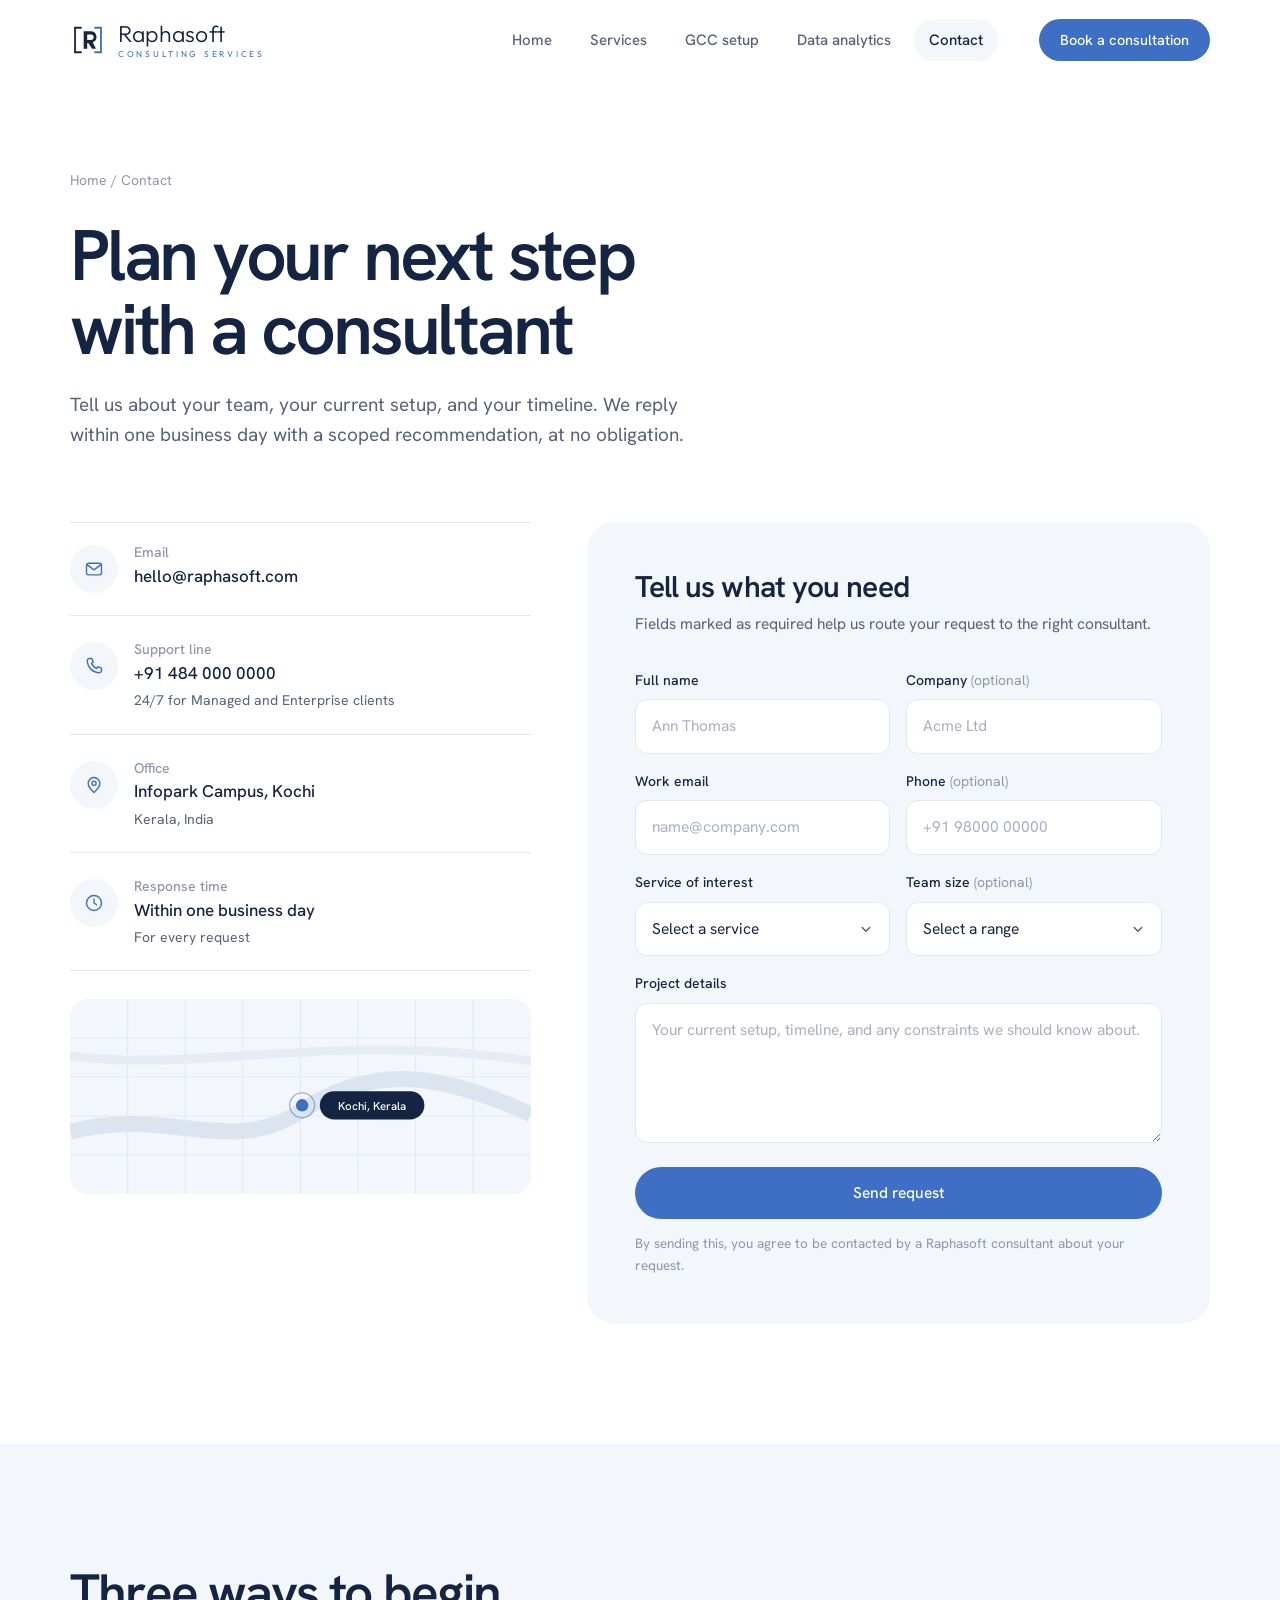
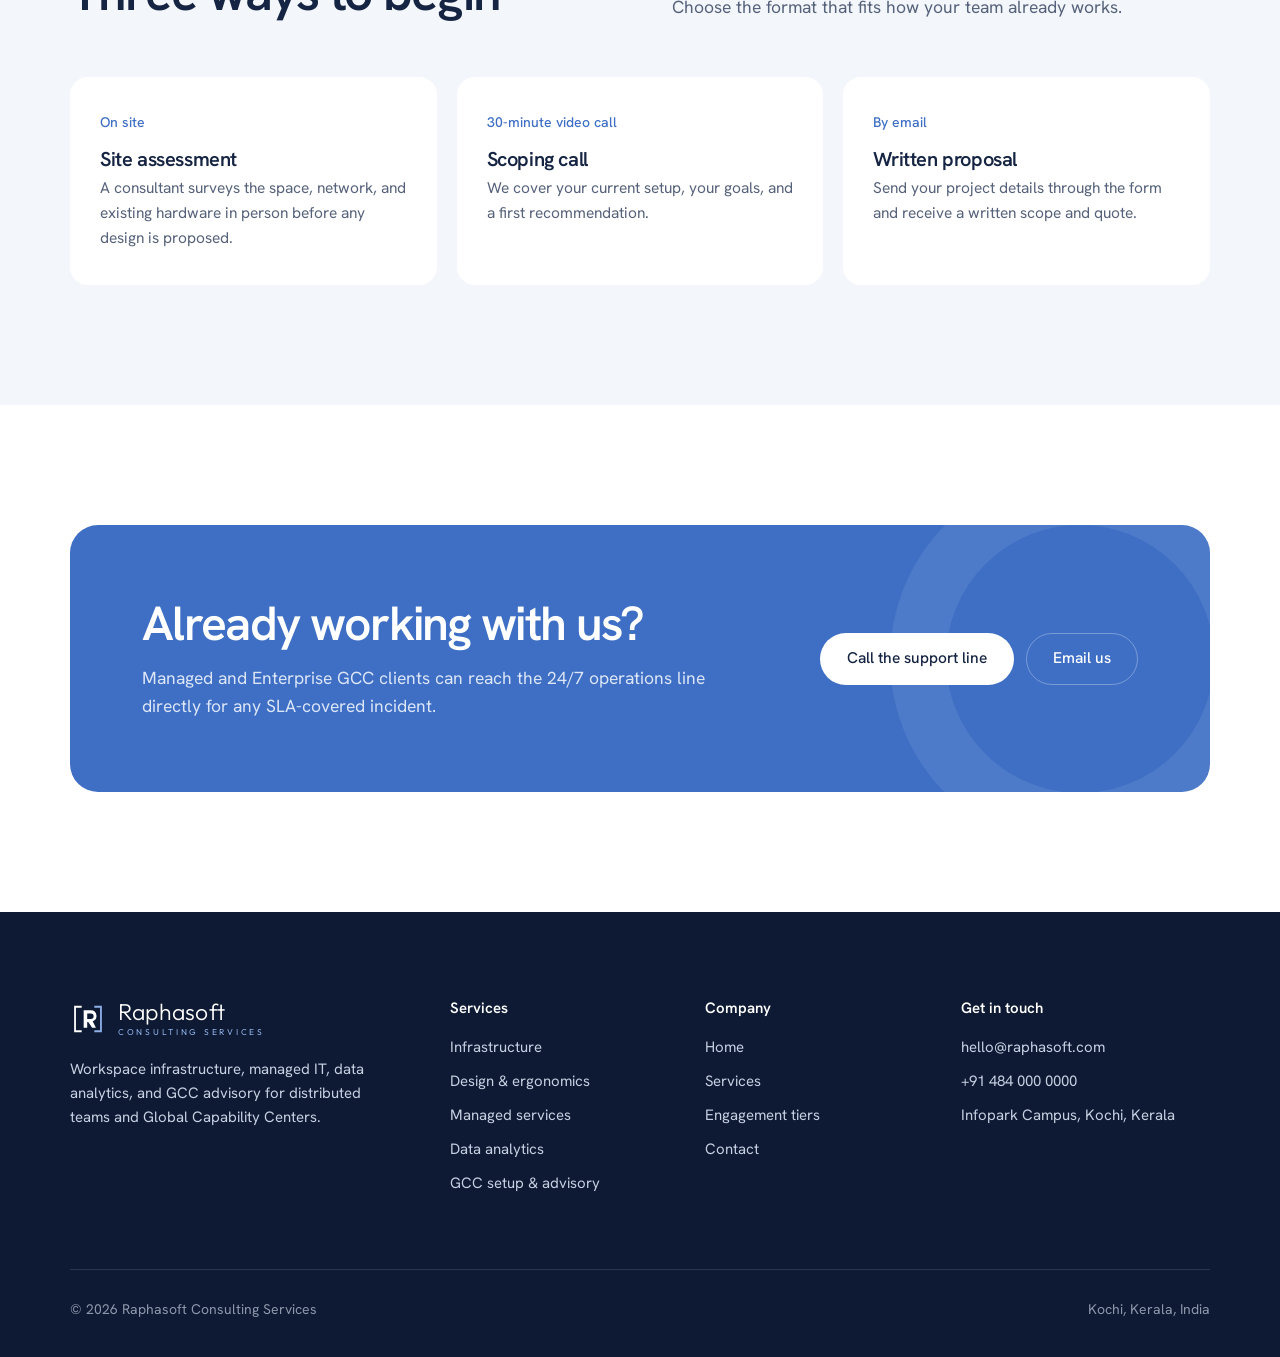
==== contact.html @ 99acf490 "Raphasoft website, design 2 Modern corporate redesign: Home, Services, Contact. Self-hosted fonts, s" ====
<!DOCTYPE html>
<html lang="en">
<head>
<meta charset="UTF-8">
<meta name="viewport" content="width=device-width, initial-scale=1.0">
<title>Contact | Raphasoft Consulting Services</title>
<meta name="description" content="Talk to a Raphasoft consultant about your workspace, managed IT, data analytics, or GCC setup in India. We reply within one business day.">
<meta name="theme-color" content="#152442">
<link rel="icon" href="data:image/svg+xml,%3Csvg xmlns='http://www.w3.org/2000/svg' viewBox='0 0 100 100' fill='none'%3E%3Crect width='100' height='100' rx='22' fill='%23152442'/%3E%3Cpath d='M30 16 H14 V84 H30' stroke='%23fff' stroke-width='6'/%3E%3Cpath d='M70 16 H86 V84 H70' stroke='%235B87D6' stroke-width='6'/%3E%3Cpath d='M38 26 h20 a15.5 15.5 0 0 1 5 30.2 L 72 74 H 61.5 L 50.6 58.4 H 47.8 V 74 H 38 Z M47.8 34.8 v15.2 h10.2 a7.6 7.6 0 0 0 0 -15.2 Z' fill='%23fff'/%3E%3C/svg%3E">
<link rel="preload" href="fonts/hanken-grotesk-latin-400-normal.woff2" as="font" type="font/woff2" crossorigin>
<link rel="preload" href="fonts/hanken-grotesk-latin-600-normal.woff2" as="font" type="font/woff2" crossorigin>
<link rel="stylesheet" href="style.css">
</head>
<body>
<header class="header">
  <div class="wrap nav">
    <a href="index.html" class="brand" aria-label="Raphasoft Consulting Services, home">
      <svg viewBox="0 0 100 100" fill="none" aria-hidden="true">
        <path d="M30 16 H14 V84 H30" stroke="#152442" stroke-width="5" stroke-linecap="square"/>
        <path d="M70 16 H86 V84 H70" stroke="#3E6FC4" stroke-width="5" stroke-linecap="square"/>
        <path d="M38 26 h20 a15.5 15.5 0 0 1 5 30.2 L 72 74 H 61.5 L 50.6 58.4 H 47.8 V 74 H 38 Z M47.8 34.8 v15.2 h10.2 a7.6 7.6 0 0 0 0 -15.2 Z" fill="#152442"/>
      </svg>
      <span class="wm"><b>Raphasoft</b><small>CONSULTING SERVICES</small></span>
    </a>
    <nav class="menu" id="menu" aria-label="Main">
      <a href="index.html">Home</a>
      <a href="services.html">Services</a>
      <a href="services.html#gcc">GCC setup</a>
      <a href="services.html#analytics">Data analytics</a>
      <a href="contact.html" aria-current="page">Contact</a>
      <a href="contact.html" class="btn btn-primary menu-cta">Book a consultation</a>
    </nav>
    <a href="contact.html" class="btn btn-primary btn-sm">Book a consultation</a>
    <button class="burger" aria-label="Open menu" aria-controls="menu" aria-expanded="false"><span></span></button>
  </div>
</header>

<main>
<section class="phero">
  <div class="wrap">
    <div class="crumbs"><a href="index.html">Home</a> / Contact</div>
    <h1>Plan your next step with a consultant</h1>
    <p>Tell us about your team, your current setup, and your timeline. We reply within one business day with a scoped recommendation, at no obligation.</p>
  </div>
</section>

<section style="padding-bottom:120px;">
  <div class="wrap contact-grid">
    <div>
      <div class="channels">
        <div class="channel"><span class="ic"><svg viewBox="0 0 24 24" fill="none" stroke="currentColor" stroke-width="1.7" stroke-linecap="round" stroke-linejoin="round"><rect x="3" y="5" width="18" height="14" rx="2.5"/><path d="M4 7l8 6 8-6"/></svg></span><div><h3>Email</h3><a href="mailto:hello@raphasoft.com">hello@raphasoft.com</a></div></div>
        <div class="channel"><span class="ic"><svg viewBox="0 0 24 24" fill="none" stroke="currentColor" stroke-width="1.7" stroke-linecap="round" stroke-linejoin="round"><path d="M6.5 3h3l1.6 4.4-2.1 1.3a11 11 0 0 0 6.3 6.3l1.3-2.1L21 14.5v3a2.5 2.5 0 0 1-2.5 2.5C10.5 20 4 13.5 4 5.5A2.5 2.5 0 0 1 6.5 3z"/></svg></span><div><h3>Support line</h3><a href="tel:+914840000000">+91 484 000 0000</a><small>24/7 for Managed and Enterprise clients</small></div></div>
        <div class="channel"><span class="ic"><svg viewBox="0 0 24 24" fill="none" stroke="currentColor" stroke-width="1.7" stroke-linecap="round" stroke-linejoin="round"><path d="M12 21s-7-6.1-7-11a7 7 0 0 1 14 0c0 4.9-7 11-7 11z"/><circle cx="12" cy="10" r="2.5"/></svg></span><div><h3>Office</h3><strong>Infopark Campus, Kochi</strong><small>Kerala, India</small></div></div>
        <div class="channel"><span class="ic"><svg viewBox="0 0 24 24" fill="none" stroke="currentColor" stroke-width="1.7" stroke-linecap="round" stroke-linejoin="round"><circle cx="12" cy="12" r="9"/><path d="M12 7v5l3 2"/></svg></span><div><h3>Response time</h3><strong>Within one business day</strong><small>For every request</small></div></div>
      </div>
      <div class="map">
        <svg viewBox="0 0 520 220" role="img" aria-label="Map marker for the Kochi office">
          <rect width="520" height="220" fill="#F3F6FB"/>
          <g stroke="#E1E7F0" stroke-width="1"><path d="M0 44H520M0 88H520M0 132H520M0 176H520"/><path d="M65 0V220M130 0V220M195 0V220M260 0V220M325 0V220M390 0V220M455 0V220"/></g>
          <path d="M0 150 C 110 120, 180 180, 262 126 S 420 84, 520 130" stroke="#DCE4F0" stroke-width="18" fill="none"/>
          <path d="M0 64 C 140 84, 300 36, 520 70" stroke="#E6ECF5" stroke-width="10" fill="none"/>
          <circle cx="262" cy="120" r="7" fill="#3E6FC4"/>
          <circle cx="262" cy="120" r="14" fill="none" stroke="#3E6FC4" stroke-width="1.5" opacity=".5"/>
          <rect x="282" y="104" width="118" height="32" rx="16" fill="#152442"/>
          <text x="341" y="125" text-anchor="middle" font-family="Hanken Grotesk, sans-serif" font-size="13" font-weight="500" fill="#fff">Kochi, Kerala</text>
        </svg>
      </div>
    </div>

    <div class="form-card">
      <h2>Tell us what you need</h2>
      <p>Fields marked as required help us route your request to the right consultant.</p>
      <form id="contact-form">
        <div class="frow">
          <div class="field"><label for="name">Full name</label><input id="name" name="name" required autocomplete="name" placeholder="Ann Thomas"></div>
          <div class="field"><label for="company">Company <em>(optional)</em></label><input id="company" name="company" autocomplete="organization" placeholder="Acme Ltd"></div>
        </div>
        <div class="frow">
          <div class="field"><label for="email">Work email</label><input type="email" id="email" name="email" required autocomplete="email" placeholder="name@company.com"></div>
          <div class="field"><label for="phone">Phone <em>(optional)</em></label><input type="tel" id="phone" name="phone" autocomplete="tel" placeholder="+91 98000 00000"></div>
        </div>
        <div class="frow">
          <div class="field"><label for="service">Service of interest</label>
            <select id="service" name="service" required>
              <option value="">Select a service</option>
              <option>Infrastructure: networking and hardware</option>
              <option>Design and ergonomics</option>
              <option>Managed services and SLA support</option>
              <option>Data analytics and dashboards</option>
              <option>GCC setup and advisory</option>
              <option>Full home office or GCC deployment</option>
            </select></div>
          <div class="field"><label for="size">Team size <em>(optional)</em></label>
            <select id="size" name="size">
              <option value="">Select a range</option>
              <option>Single workspace</option>
              <option>2 to 25 seats</option>
              <option>26 to 100 seats</option>
              <option>100+ seats (GCC)</option>
            </select></div>
        </div>
        <div class="field"><label for="message">Project details</label><textarea id="message" name="message" required placeholder="Your current setup, timeline, and any constraints we should know about."></textarea></div>
        <button type="submit" class="btn btn-primary" style="width:100%;">Send request</button>
        <p class="form-note">By sending this, you agree to be contacted by a Raphasoft consultant about your request.</p>
        <div class="form-msg" id="form-msg" role="status"></div>
      </form>
    </div>
  </div>
</section>

<section class="sec tint">
  <div class="wrap">
    <div class="shead">
      <h2>Three ways to begin</h2>
      <p>Choose the format that fits how your team already works.</p>
    </div>
    <div class="ways">
      <div class="way"><span class="meta">On site</span><h3>Site assessment</h3><p>A consultant surveys the space, network, and existing hardware in person before any design is proposed.</p></div>
      <div class="way"><span class="meta">30-minute video call</span><h3>Scoping call</h3><p>We cover your current setup, your goals, and a first recommendation.</p></div>
      <div class="way"><span class="meta">By email</span><h3>Written proposal</h3><p>Send your project details through the form and receive a written scope and quote.</p></div>
    </div>
  </div>
</section>

<section class="sec" style="padding-bottom:0;">
  <div class="wrap">
    <div class="cta-panel">
      <div>
        <h2>Already working with us?</h2>
        <p>Managed and Enterprise GCC clients can reach the 24/7 operations line directly for any SLA-covered incident.</p>
      </div>
      <div class="actions">
        <a href="tel:+914840000000" class="btn btn-light">Call the support line</a>
        <a href="mailto:hello@raphasoft.com" class="btn btn-outline-light">Email us</a>
      </div>
    </div>
  </div>
</section>
</main>
<footer class="footer">
  <div class="wrap">
    <div class="fgrid">
      <div>
        <a href="index.html" class="brand inv" aria-label="Raphasoft Consulting Services, home">
          <svg viewBox="0 0 100 100" fill="none" aria-hidden="true">
        <path d="M30 16 H14 V84 H30" stroke="#FFFFFF" stroke-width="5" stroke-linecap="square"/>
        <path d="M70 16 H86 V84 H70" stroke="#8FB0E8" stroke-width="5" stroke-linecap="square"/>
        <path d="M38 26 h20 a15.5 15.5 0 0 1 5 30.2 L 72 74 H 61.5 L 50.6 58.4 H 47.8 V 74 H 38 Z M47.8 34.8 v15.2 h10.2 a7.6 7.6 0 0 0 0 -15.2 Z" fill="#FFFFFF"/>
      </svg>
          <span class="wm"><b>Raphasoft</b><small>CONSULTING SERVICES</small></span>
        </a>
        <p>Workspace infrastructure, managed IT, data analytics, and GCC advisory for distributed teams and Global Capability Centers.</p>
      </div>
      <div>
        <h4>Services</h4>
        <ul>
          <li><a href="services.html#infrastructure">Infrastructure</a></li>
          <li><a href="services.html#design">Design &amp; ergonomics</a></li>
          <li><a href="services.html#managed">Managed services</a></li>
          <li><a href="services.html#analytics">Data analytics</a></li>
          <li><a href="services.html#gcc">GCC setup &amp; advisory</a></li>
        </ul>
      </div>
      <div>
        <h4>Company</h4>
        <ul>
          <li><a href="index.html">Home</a></li>
          <li><a href="services.html">Services</a></li>
          <li><a href="services.html#tiers">Engagement tiers</a></li>
          <li><a href="contact.html">Contact</a></li>
        </ul>
      </div>
      <div>
        <h4>Get in touch</h4>
        <ul>
          <li><a href="mailto:hello@raphasoft.com">hello@raphasoft.com</a></li>
          <li><a href="tel:+914840000000">+91 484 000 0000</a></li>
          <li>Infopark Campus, Kochi, Kerala</li>
        </ul>
      </div>
    </div>
    <div class="fbot">
      <span>© 2026 Raphasoft Consulting Services</span>
      <span>Kochi, Kerala, India</span>
    </div>
  </div>
</footer>
<script src="main.js"></script>
</body>
</html>
---- style.css ----
/* Raphasoft Consulting Services — design 2
   Palette taken from the logo (navy #152442, blue #3E6FC4) on a cool white ground.
   One family (Hanken Grotesk) for everything; Outfit only for the wordmark, as in the logo. */

@font-face{ font-family:'Hanken Grotesk'; font-weight:400; font-display:swap; src:url(fonts/hanken-grotesk-latin-400-normal.woff2) format('woff2'); }
@font-face{ font-family:'Hanken Grotesk'; font-weight:500; font-display:swap; src:url(fonts/hanken-grotesk-latin-500-normal.woff2) format('woff2'); }
@font-face{ font-family:'Hanken Grotesk'; font-weight:600; font-display:swap; src:url(fonts/hanken-grotesk-latin-600-normal.woff2) format('woff2'); }
@font-face{ font-family:'Outfit'; font-weight:300; font-display:swap; src:url(fonts/outfit-latin-300-normal.woff2) format('woff2'); }
@font-face{ font-family:'Outfit'; font-weight:400; font-display:swap; src:url(fonts/outfit-latin-400-normal.woff2) format('woff2'); }

:root{
  --paper:#FFFFFF;
  --mist:#F3F6FB;
  --mist-2:#E9EEF6;
  --ink:#152442;
  --ink-deep:#0E1A33;
  --blue:#3E6FC4;
  --blue-dark:#2F5AA5;
  --blue-tint:#E3EBF8;
  --steel:#56627A;
  --steel-light:#8D97AB;
  --line:#E1E7F0;
  --line-dark:rgba(255,255,255,.12);
  --on-dark:#C6D0E2;

  --font:'Hanken Grotesk', system-ui, -apple-system, 'Segoe UI', sans-serif;
  --font-mark:'Outfit', 'Century Gothic', sans-serif;

  --r-lg:28px;
  --r-md:18px;
  --r-sm:12px;
  --maxw:1220px;
  --gutter:40px;
  --ease:cubic-bezier(.2,.7,.2,1);
}

*,*::before,*::after{ box-sizing:border-box; margin:0; padding:0; }
html{ scroll-behavior:smooth; -webkit-text-size-adjust:100%; }
body{
  font-family:var(--font); font-size:17px; line-height:1.6; color:var(--steel);
  background:var(--paper); -webkit-font-smoothing:antialiased; overflow-x:hidden;
}
img{ max-width:100%; display:block; }
a{ color:inherit; text-decoration:none; }
ul{ list-style:none; }
button{ font:inherit; color:inherit; }
h1,h2,h3,h4{ color:var(--ink); font-weight:600; line-height:1.12; letter-spacing:-0.025em; }
p{ max-width:62ch; }
:focus-visible{ outline:2px solid var(--blue); outline-offset:3px; border-radius:6px; }
@media (prefers-reduced-motion: reduce){ *{ transition:none !important; animation:none !important; } html{ scroll-behavior:auto; } }

.wrap{ max-width:var(--maxw); margin:0 auto; padding:0 var(--gutter); }
.sec{ padding:120px 0; }
.sec.tint{ background:var(--mist); }
.kicker{ font-size:15px; font-weight:500; color:var(--blue); margin-bottom:18px; display:block; letter-spacing:0; }

/* ---------- Buttons ---------- */
.btn{
  display:inline-flex; align-items:center; justify-content:center; gap:10px;
  height:52px; padding:0 26px; border-radius:999px; font-size:15.5px; font-weight:500;
  border:1px solid transparent; cursor:pointer; white-space:nowrap;
  transition:background .2s var(--ease), color .2s var(--ease), border-color .2s var(--ease);
}
.btn-primary{ background:var(--blue); color:#fff; }
.btn-primary:hover{ background:var(--blue-dark); }
.btn-dark{ background:var(--ink); color:#fff; }
.btn-dark:hover{ background:var(--blue); }
.btn-ghost{ border-color:var(--line); color:var(--ink); background:var(--paper); }
.btn-ghost:hover{ border-color:var(--ink); }
.btn-light{ background:#fff; color:var(--ink); }
.btn-light:hover{ background:var(--blue-tint); }
.btn-outline-light{ border-color:rgba(255,255,255,.3); color:#fff; }
.btn-outline-light:hover{ border-color:#fff; }
.btn-sm{ height:42px; padding:0 20px; font-size:14.5px; }
.link{ color:var(--blue); font-weight:500; border-bottom:1px solid currentColor; padding-bottom:1px; }
.link:hover{ color:var(--ink); }

/* ---------- Header ---------- */
.header{
  position:sticky; top:0; z-index:50; background:rgba(255,255,255,.88);
  backdrop-filter:saturate(1.4) blur(14px); -webkit-backdrop-filter:saturate(1.4) blur(14px);
  border-bottom:1px solid transparent; transition:border-color .2s;
}
.header.scrolled{ border-bottom-color:var(--line); }
.nav{ display:flex; align-items:center; height:80px; gap:40px; }
.brand{ display:flex; align-items:center; gap:12px; flex:none; }
.brand svg{ width:36px; height:36px; }
.brand .wm{ display:flex; flex-direction:column; line-height:1; }
.brand .wm b{ font-family:var(--font-mark); font-weight:300; font-size:23px; color:var(--ink); letter-spacing:.01em; }
.brand .wm small{ font-family:var(--font-mark); font-weight:400; font-size:8.5px; letter-spacing:.32em; color:var(--blue); margin-top:5px; }
.brand.inv .wm b{ color:#fff; }
.brand.inv .wm small{ color:#8FB0E8; }
.menu{ display:flex; gap:6px; margin-left:auto; }
.menu a{ font-size:15px; font-weight:500; color:var(--steel); padding:9px 16px; border-radius:999px; transition:color .2s, background .2s; }
.menu a:hover{ color:var(--ink); background:var(--mist); }
.menu a[aria-current="page"]{ color:var(--ink); background:var(--mist); }
.nav .btn{ flex:none; }
.burger{ display:none; margin-left:auto; width:44px; height:44px; border-radius:50%; border:1px solid var(--line); background:#fff; cursor:pointer; align-items:center; justify-content:center; }
.burger span{ display:block; width:16px; height:1.5px; background:var(--ink); position:relative; }
.burger span::before,.burger span::after{ content:''; position:absolute; left:0; width:16px; height:1.5px; background:var(--ink); transition:transform .25s var(--ease); }
.burger span::before{ top:-5px; } .burger span::after{ top:5px; }
.burger[aria-expanded="true"] span{ background:transparent; }
.burger[aria-expanded="true"] span::before{ transform:translateY(5px) rotate(45deg); }
.burger[aria-expanded="true"] span::after{ transform:translateY(-5px) rotate(-45deg); }

/* ---------- Home hero ---------- */
.hero{ padding:72px 0 0; }
.hero-top{ display:grid; grid-template-columns:1.25fr .75fr; gap:64px; align-items:end; margin-bottom:56px; }
.hero h1{ font-size:clamp(42px,6.2vw,84px); letter-spacing:-0.045em; line-height:1.0; max-width:13ch; }
.hero-side p{ font-size:18px; margin-bottom:28px; }
.hero-side .actions{ display:flex; gap:12px; flex-wrap:wrap; }
.hero-visual{ position:relative; border-radius:var(--r-lg); overflow:hidden; aspect-ratio:21/9; background:var(--mist-2); }
.hero-visual img{ width:100%; height:100%; object-fit:cover; object-position:center 55%; }
.hero-stats{
  position:absolute; left:24px; bottom:24px; display:flex; background:#fff; border-radius:var(--r-md);
  padding:22px 8px; box-shadow:0 18px 50px -20px rgba(14,26,51,.35);
}
.hero-stats div{ padding:0 26px; border-left:1px solid var(--line); }
.hero-stats div:first-child{ border-left:none; }
.hero-stats b{ display:block; font-size:30px; font-weight:600; color:var(--ink); letter-spacing:-0.03em; line-height:1.1; }
.hero-stats span{ font-size:13.5px; color:var(--steel); }

/* ---------- Clients / audience line ---------- */
.audience{ padding:44px 0 0; }
.audience p{ font-size:15px; color:var(--steel-light); max-width:none; }
.audience p b{ color:var(--ink); font-weight:500; }

/* ---------- Section head ---------- */
.shead{ display:grid; grid-template-columns:1fr 1fr; gap:64px; align-items:end; margin-bottom:56px; }
.shead h2{ font-size:clamp(32px,4vw,52px); letter-spacing:-0.035em; }
.shead p{ font-size:17.5px; }
.shead.single{ grid-template-columns:1fr; max-width:760px; }

/* ---------- Practice switcher (home) ---------- */
.practices{ display:grid; grid-template-columns:340px 1fr; gap:24px; }
.ptabs{ display:flex; flex-direction:column; gap:4px; }
.ptab{
  text-align:left; background:none; border:none; cursor:pointer; padding:20px 22px; border-radius:var(--r-md);
  display:flex; flex-direction:column; gap:2px; transition:background .2s var(--ease);
}
.ptab b{ font-size:19px; font-weight:600; color:var(--steel); letter-spacing:-0.015em; transition:color .2s; }
.ptab span{ font-size:14px; color:var(--steel-light); }
.ptab:hover b{ color:var(--ink); }
.ptab[aria-selected="true"]{ background:var(--paper); box-shadow:0 1px 0 var(--line), 0 10px 30px -18px rgba(14,26,51,.25); }
.ptab[aria-selected="true"] b{ color:var(--ink); }
.ptab[aria-selected="true"] span{ color:var(--steel); }
.ppanel{ background:var(--paper); border-radius:var(--r-lg); padding:52px 56px; min-height:100%; }
.ppanel[hidden]{ display:none; }
.ppanel.show{ animation:pin .45s var(--ease); }
@keyframes pin{ from{ opacity:0; transform:translateY(8px); } to{ opacity:1; transform:none; } }
.ppanel h3{ font-size:clamp(26px,2.6vw,34px); letter-spacing:-0.03em; margin-bottom:14px; }
.ppanel > p{ font-size:17px; margin-bottom:36px; }
.pgroups{ display:grid; grid-template-columns:repeat(3,1fr); gap:28px; border-top:1px solid var(--line); padding-top:30px; margin-bottom:34px; }
.pgroups h4{ font-size:15.5px; font-weight:600; letter-spacing:-0.01em; margin-bottom:12px; }
.pgroups li{ font-size:14.5px; line-height:1.5; padding:5px 0 5px 18px; position:relative; }
.pgroups li::before{ content:''; position:absolute; left:0; top:13px; width:6px; height:6px; border-radius:50%; background:var(--blue); opacity:.55; }

/* ---------- Image + text ---------- */
.split{ display:grid; grid-template-columns:1fr 1fr; gap:80px; align-items:center; }
.split-media{ border-radius:var(--r-lg); overflow:hidden; aspect-ratio:4/3.3; background:var(--mist-2); }
.split-media img{ width:100%; height:100%; object-fit:cover; }
.split h2{ font-size:clamp(30px,3.6vw,46px); letter-spacing:-0.035em; margin-bottom:20px; }
.split p{ font-size:17.5px; margin-bottom:18px; }
.checks{ margin:30px 0 36px; display:grid; gap:14px; }
.checks li{ display:grid; grid-template-columns:26px 1fr; gap:12px; font-size:16px; color:var(--ink); }
.checks li::before{
  content:''; width:22px; height:22px; border-radius:50%; background:var(--blue-tint) url("data:image/svg+xml,%3Csvg xmlns='http://www.w3.org/2000/svg' viewBox='0 0 24 24' fill='none' stroke='%233E6FC4' stroke-width='2.4' stroke-linecap='round' stroke-linejoin='round'%3E%3Cpath d='M6 12.5l4 4 8-9'/%3E%3C/svg%3E") center/13px no-repeat; margin-top:2px;
}

/* ---------- GCC (dark) ---------- */
.gcc{ background:var(--ink-deep); color:var(--on-dark); position:relative; overflow:hidden; }
.gcc::before{
  content:''; position:absolute; right:-10%; top:-30%; width:70%; height:120%;
  background:radial-gradient(closest-side, rgba(62,111,196,.35), transparent 70%); pointer-events:none;
}
.gcc .wrap{ position:relative; }
.gcc h2,.gcc h3,.gcc h4{ color:#fff; }
.gcc .kicker{ color:#8FB0E8; }
.gcc-top{ display:grid; grid-template-columns:1fr 1.05fr; gap:40px; align-items:end; }
.gcc-copy{ padding:120px 0 64px; }
.gcc-copy h2{ font-size:clamp(38px,5vw,68px); letter-spacing:-0.045em; line-height:1.02; margin-bottom:18px; }
.gcc-copy .tagline{ font-size:20px; color:#fff; font-weight:500; margin-bottom:16px; letter-spacing:-0.01em; }
.gcc-copy p{ font-size:17.5px; color:var(--on-dark); margin-bottom:34px; }
.gcc-img{ align-self:end; margin-right:calc(var(--gutter) * -1); }
.gcc-img img{ width:100%; height:auto; -webkit-mask-image:linear-gradient(to right,#000 82%,transparent); mask-image:linear-gradient(to right,#000 82%,transparent); }
.gcc-grid{ display:grid; grid-template-columns:repeat(3,1fr); border-top:1px solid var(--line-dark); }
.gcc-item{ padding:36px 32px 40px 0; border-bottom:1px solid var(--line-dark); }
.gcc-item:not(:nth-child(3n+1)){ padding-left:32px; border-left:1px solid var(--line-dark); }
.gcc-item h3{ font-size:19px; letter-spacing:-0.015em; margin-bottom:8px; }
.gcc-item p{ font-size:15px; color:var(--on-dark); }
.gcc-foot{ padding:64px 0 120px; display:grid; grid-template-columns:1.1fr .9fr; gap:64px; align-items:center; }
.gcc-foot h3{ font-size:clamp(24px,2.6vw,32px); letter-spacing:-0.03em; margin-bottom:12px; }
.gcc-foot p{ font-size:16.5px; }
.gcc-cta{ background:rgba(255,255,255,.06); border:1px solid var(--line-dark); border-radius:var(--r-lg); padding:36px; }
.gcc-cta h4{ font-size:22px; letter-spacing:-0.02em; margin-bottom:8px; }
.gcc-cta p{ margin-bottom:24px; }

/* ---------- Process ---------- */
.steps{ display:grid; grid-template-columns:repeat(4,1fr); gap:20px; counter-reset:s; }
.step{ position:relative; padding-top:28px; }
.step::before{
  counter-increment:s; content:counter(s); position:absolute; top:0; left:0; transform:translateY(-50%);
  width:34px; height:34px; border-radius:50%; background:var(--ink); color:#fff; font-size:14px; font-weight:600;
  display:flex; align-items:center; justify-content:center;
}
.steps-line{ height:1px; background:var(--line); margin-bottom:0; position:relative; top:0; }
.step h3{ font-size:21px; margin:18px 0 8px; letter-spacing:-0.02em; }
.step p{ font-size:15.5px; }

/* ---------- Metrics band ---------- */
.metrics{ display:grid; grid-template-columns:repeat(4,1fr); gap:20px; }
.metric{ background:var(--paper); border-radius:var(--r-md); padding:30px 28px; }
.metric b{ display:block; font-size:clamp(34px,3.6vw,48px); font-weight:600; color:var(--ink); letter-spacing:-0.04em; line-height:1; margin-bottom:12px; }
.metric span{ font-size:14.5px; display:block; }

/* ---------- CTA panel ---------- */
.cta-panel{
  background:var(--blue); color:#fff; border-radius:var(--r-lg); padding:72px 72px;
  display:grid; grid-template-columns:1.2fr .8fr; gap:48px; align-items:center; position:relative; overflow:hidden;
}
.cta-panel::after{
  content:''; position:absolute; right:-60px; top:50%; transform:translateY(-50%);
  width:380px; height:380px; border:56px solid rgba(255,255,255,.08); border-radius:50%; pointer-events:none;
}
.cta-panel h2{ color:#fff; font-size:clamp(30px,3.8vw,48px); letter-spacing:-0.035em; margin-bottom:14px; }
.cta-panel p{ color:#DCE6F7; font-size:17.5px; }
.cta-panel .actions{ display:flex; gap:12px; flex-wrap:wrap; justify-content:flex-end; position:relative; z-index:1; }

/* ---------- Footer ---------- */
.footer{ background:var(--ink-deep); color:var(--on-dark); padding:88px 0 36px; margin-top:120px; }
.footer.flush{ margin-top:0; }
.fgrid{ display:grid; grid-template-columns:1.6fr 1fr 1fr 1.2fr; gap:48px; padding-bottom:64px; border-bottom:1px solid var(--line-dark); }
.fgrid p{ font-size:15px; margin-top:20px; max-width:300px; }
.fgrid h4{ color:#fff; font-size:15px; font-weight:600; margin-bottom:18px; letter-spacing:0; }
.fgrid li{ margin-bottom:10px; font-size:15px; }
.fgrid a{ font-size:15px; transition:color .2s; }
.fgrid a:hover{ color:#fff; }
.fbot{ display:flex; justify-content:space-between; gap:20px; padding-top:28px; font-size:14px; color:var(--steel-light); flex-wrap:wrap; }

/* ---------- Page hero (inner pages) ---------- */
.phero{ padding:88px 0 72px; }
.phero h1{ font-size:clamp(40px,5.6vw,72px); letter-spacing:-0.045em; line-height:1.02; max-width:16ch; margin-bottom:24px; }
.phero p{ font-size:19px; max-width:58ch; }
.crumbs{ font-size:14px; color:var(--steel-light); margin-bottom:28px; }
.crumbs a:hover{ color:var(--ink); }

/* ---------- Services page ---------- */
.svc-layout{ display:grid; grid-template-columns:240px 1fr; gap:72px; align-items:start; }
.svc-nav{ position:sticky; top:112px; display:flex; flex-direction:column; gap:2px; }
.svc-nav a{ font-size:15px; font-weight:500; color:var(--steel); padding:10px 16px; border-radius:var(--r-sm); border-left:2px solid transparent; transition:color .2s, background .2s; }
.svc-nav a:hover{ color:var(--ink); }
.svc-nav a.active{ color:var(--ink); background:var(--mist); }
.svc{ padding:0 0 96px; scroll-margin-top:110px; }
.svc + .svc{ padding-top:96px; border-top:1px solid var(--line); }
.svc h2{ font-size:clamp(30px,3.4vw,44px); letter-spacing:-0.035em; margin-bottom:16px; }
.svc > p{ font-size:17.5px; margin-bottom:40px; }
.svc-cards{ display:grid; grid-template-columns:repeat(3,1fr); gap:16px; }
.svc-card{ background:var(--mist); border-radius:var(--r-md); padding:28px 26px 30px; }
.svc-card h3{ font-size:17.5px; letter-spacing:-0.015em; margin-bottom:14px; }
.svc-card li{ font-size:14.5px; line-height:1.5; padding:6px 0 6px 18px; position:relative; }
.svc-card li::before{ content:''; position:absolute; left:0; top:14px; width:6px; height:6px; border-radius:50%; background:var(--blue); opacity:.55; }
.svc-media{ border-radius:var(--r-lg); overflow:hidden; margin-bottom:40px; aspect-ratio:16/7; background:var(--mist-2); }
.svc-media img{ width:100%; height:100%; object-fit:cover; }
.svc-media.dark{ background:var(--ink-deep); display:flex; justify-content:flex-end; align-items:flex-end; }
.svc-media.dark img{ width:auto; height:100%; object-fit:contain; }
.olist{ display:flex; flex-direction:column; }
.oitem{ display:grid; grid-template-columns:56px 1fr; gap:20px; padding:24px 0; border-top:1px solid var(--line); }
.oitem:last-child{ border-bottom:1px solid var(--line); }
.oitem i{ font-style:normal; width:36px; height:36px; border-radius:50%; background:var(--blue-tint); color:var(--blue-dark); font-weight:600; font-size:14px; display:flex; align-items:center; justify-content:center; }
.oitem h3{ font-size:18px; letter-spacing:-0.015em; margin-bottom:6px; }
.oitem p{ font-size:15.5px; }

/* Tiers */
.tiers{ display:grid; grid-template-columns:repeat(3,1fr); gap:20px; align-items:stretch; }
.tier{ background:var(--paper); border-radius:var(--r-lg); padding:40px 36px; display:flex; flex-direction:column; border:1px solid var(--line); }
.tier.pick{ background:var(--ink); border-color:var(--ink); color:var(--on-dark); }
.tier.pick h3{ color:#fff; }
.tier .tag{ align-self:flex-start; font-size:13px; font-weight:500; padding:5px 12px; border-radius:999px; background:var(--blue); color:#fff; margin-bottom:22px; }
.tier .tag.ghost{ background:var(--mist); color:var(--steel); }
.tier h3{ font-size:26px; letter-spacing:-0.03em; margin-bottom:6px; }
.tier .for{ font-size:15px; margin-bottom:28px; }
.tier ul{ border-top:1px solid var(--line); padding-top:24px; margin-bottom:32px; flex:1; }
.tier.pick ul{ border-top-color:var(--line-dark); }
.tier li{ font-size:15px; padding:7px 0 7px 30px; position:relative; }
.tier li::before{
  content:''; position:absolute; left:0; top:9px; width:20px; height:20px; border-radius:50%;
  background:var(--blue-tint) url("data:image/svg+xml,%3Csvg xmlns='http://www.w3.org/2000/svg' viewBox='0 0 24 24' fill='none' stroke='%233E6FC4' stroke-width='2.6' stroke-linecap='round' stroke-linejoin='round'%3E%3Cpath d='M6 12.5l4 4 8-9'/%3E%3C/svg%3E") center/12px no-repeat;
}
.tier.pick li::before{ background-color:rgba(255,255,255,.1); }

/* FAQ */
.faq{ max-width:860px; }
.faq details{ border-top:1px solid var(--line); }
.faq details:last-child{ border-bottom:1px solid var(--line); }
.faq summary{
  list-style:none; cursor:pointer; padding:26px 52px 26px 0; position:relative;
  font-size:19px; font-weight:600; color:var(--ink); letter-spacing:-0.015em;
}
.faq summary::-webkit-details-marker{ display:none; }
.faq summary::after{
  content:''; position:absolute; right:6px; top:50%; width:14px; height:14px; margin-top:-7px;
  background:linear-gradient(var(--ink),var(--ink)) center/14px 1.6px no-repeat, linear-gradient(var(--ink),var(--ink)) center/1.6px 14px no-repeat;
  transition:transform .25s var(--ease);
}
.faq details[open] summary::after{ transform:rotate(45deg); }
.faq details p{ padding:0 0 28px; font-size:16.5px; }

/* ---------- Contact page ---------- */
.contact-grid{ display:grid; grid-template-columns:.85fr 1.15fr; gap:56px; align-items:start; }
.channels{ display:grid; gap:4px; }
.channel{ display:grid; grid-template-columns:48px 1fr; gap:16px; padding:22px 0; border-bottom:1px solid var(--line); }
.channel:first-child{ border-top:1px solid var(--line); }
.channel .ic{ width:48px; height:48px; border-radius:50%; background:var(--mist); color:var(--blue); display:flex; align-items:center; justify-content:center; }
.channel .ic svg{ width:20px; height:20px; }
.channel h3{ font-size:14px; font-weight:500; color:var(--steel-light); letter-spacing:0; margin-bottom:2px; }
.channel a,.channel strong{ font-size:17px; font-weight:500; color:var(--ink); }
.channel a:hover{ color:var(--blue); }
.channel small{ display:block; font-size:14px; color:var(--steel); margin-top:2px; }
.form-card{ background:var(--mist); border-radius:var(--r-lg); padding:48px; }
.form-card h2{ font-size:30px; letter-spacing:-0.03em; margin-bottom:8px; }
.form-card > p{ font-size:15.5px; margin-bottom:32px; }
.frow{ display:grid; grid-template-columns:1fr 1fr; gap:16px; }
.field{ margin-bottom:16px; }
.field label{ display:block; font-size:14px; font-weight:500; color:var(--ink); margin-bottom:8px; }
.field label em{ font-style:normal; color:var(--steel-light); font-weight:400; }
.field input,.field select,.field textarea{
  width:100%; font:inherit; font-size:15.5px; color:var(--ink); background:#fff;
  border:1px solid var(--line); border-radius:var(--r-sm); padding:14px 16px; transition:border-color .2s, box-shadow .2s;
  appearance:none; -webkit-appearance:none;
}
.field select{ background:#fff url("data:image/svg+xml,%3Csvg xmlns='http://www.w3.org/2000/svg' viewBox='0 0 24 24' fill='none' stroke='%2356627A' stroke-width='2' stroke-linecap='round'%3E%3Cpath d='M7 10l5 5 5-5'/%3E%3C/svg%3E") right 14px center/18px no-repeat; padding-right:42px; }
.field textarea{ min-height:140px; resize:vertical; }
.field input:focus,.field select:focus,.field textarea:focus{ outline:none; border-color:var(--blue); box-shadow:0 0 0 4px rgba(62,111,196,.14); }
.field input::placeholder,.field textarea::placeholder{ color:#A7B0C1; }
.form-note{ font-size:13.5px; color:var(--steel-light); margin-top:14px; }
.form-msg{ display:none; margin-top:18px; padding:16px 18px; border-radius:var(--r-sm); background:#fff; border:1px solid var(--blue-tint); color:var(--blue-dark); font-size:15px; }
.form-msg.show{ display:block; }
.ways{ display:grid; grid-template-columns:repeat(3,1fr); gap:20px; }
.way{ background:var(--paper); border-radius:var(--r-md); padding:34px 30px; }
.way h3{ font-size:20px; letter-spacing:-0.02em; margin-bottom:6px; }
.way .meta{ font-size:14px; color:var(--blue); font-weight:500; margin-bottom:14px; display:block; }
.way p{ font-size:15.5px; }
.map{ border-radius:var(--r-md); overflow:hidden; margin-top:28px; background:var(--mist); }
.map svg{ display:block; width:100%; height:auto; }

/* ---------- Responsive ---------- */
@media (max-width:1080px){
  .menu{ gap:0; }
  .practices{ grid-template-columns:1fr; }
  .ptabs{ flex-direction:row; overflow-x:auto; gap:6px; padding-bottom:4px; scrollbar-width:none; }
  .ptabs::-webkit-scrollbar{ display:none; }
  .ptab{ flex:none; padding:14px 18px; }
  .ptab span{ display:none; }
  .ptab b{ font-size:16px; }
  .svc-layout{ grid-template-columns:1fr; gap:0; }
  .svc-nav{ display:none; }
}
@media (max-width:960px){
  :root{ --gutter:28px; }
  .sec{ padding:88px 0; }
  .hero-top,.shead,.split,.gcc-top,.gcc-foot,.cta-panel,.contact-grid{ grid-template-columns:1fr; gap:32px; }
  .hero-top{ align-items:start; }
  .gcc-copy{ padding:88px 0 8px; }
  .gcc-img{ max-width:620px; margin-left:auto; }
  .gcc-grid{ grid-template-columns:1fr 1fr; }
  .gcc-item,.gcc-item:not(:nth-child(3n+1)){ padding:30px 24px 32px 0; border-left:none; }
  .gcc-item:nth-child(2n){ padding-left:24px; border-left:1px solid var(--line-dark); }
  .pgroups,.svc-cards,.tiers,.ways{ grid-template-columns:1fr 1fr; }
  .metrics,.steps{ grid-template-columns:1fr 1fr; row-gap:44px; }
  .cta-panel{ padding:56px 44px; }
  .cta-panel .actions{ justify-content:flex-start; }
  .fgrid{ grid-template-columns:1fr 1fr; }
  .split-media{ order:-1; }
}
@media (max-width:820px){
  .menu,.nav > .btn{ display:none; }
  .burger{ display:inline-flex; }
  .menu.open{
    display:flex; position:fixed; inset:80px 0 auto 0; flex-direction:column; gap:4px; background:#fff;
    padding:20px var(--gutter) 32px; border-bottom:1px solid var(--line); box-shadow:0 30px 60px -30px rgba(14,26,51,.3);
  }
  .menu.open a{ font-size:18px; padding:14px 16px; }
  .menu .menu-cta{ display:inline-flex; margin-top:10px; }
}
.menu .menu-cta{ display:none; }
@media (max-width:640px){
  :root{ --gutter:20px; }
  body{ font-size:16px; }
  .sec{ padding:72px 0; }
  .hero{ padding-top:44px; }
  .hero-visual{ aspect-ratio:4/3.4; }
  .hero-stats{ position:static; border-radius:0 0 var(--r-lg) var(--r-lg); box-shadow:none; padding:20px 4px; }
  .hero-media-wrap .hero-visual{ border-radius:var(--r-lg) var(--r-lg) 0 0; }
  .hero-stats div{ padding:0 14px; flex:1; }
  .hero-stats b{ font-size:24px; }
  .hero-stats span{ font-size:12.5px; }
  .ppanel{ padding:32px 24px; }
  .pgroups,.svc-cards,.tiers,.ways,.metrics,.steps,.frow,.gcc-grid,.fgrid{ grid-template-columns:1fr; }
  .gcc-item:nth-child(2n){ padding-left:0; border-left:none; }
  .gcc-img{ margin-right:calc(var(--gutter) * -1); }
  .form-card{ padding:30px 22px; }
  .cta-panel{ padding:44px 26px; }
  .cta-panel::after{ display:none; }
  .btn{ height:50px; }
  .svc-media{ aspect-ratio:4/3; }
}
.hero-media-wrap{ position:relative; }
@media (max-width:640px){ .hero-media-wrap{ background:#fff; border-radius:var(--r-lg); box-shadow:0 0 0 1px var(--line); } }
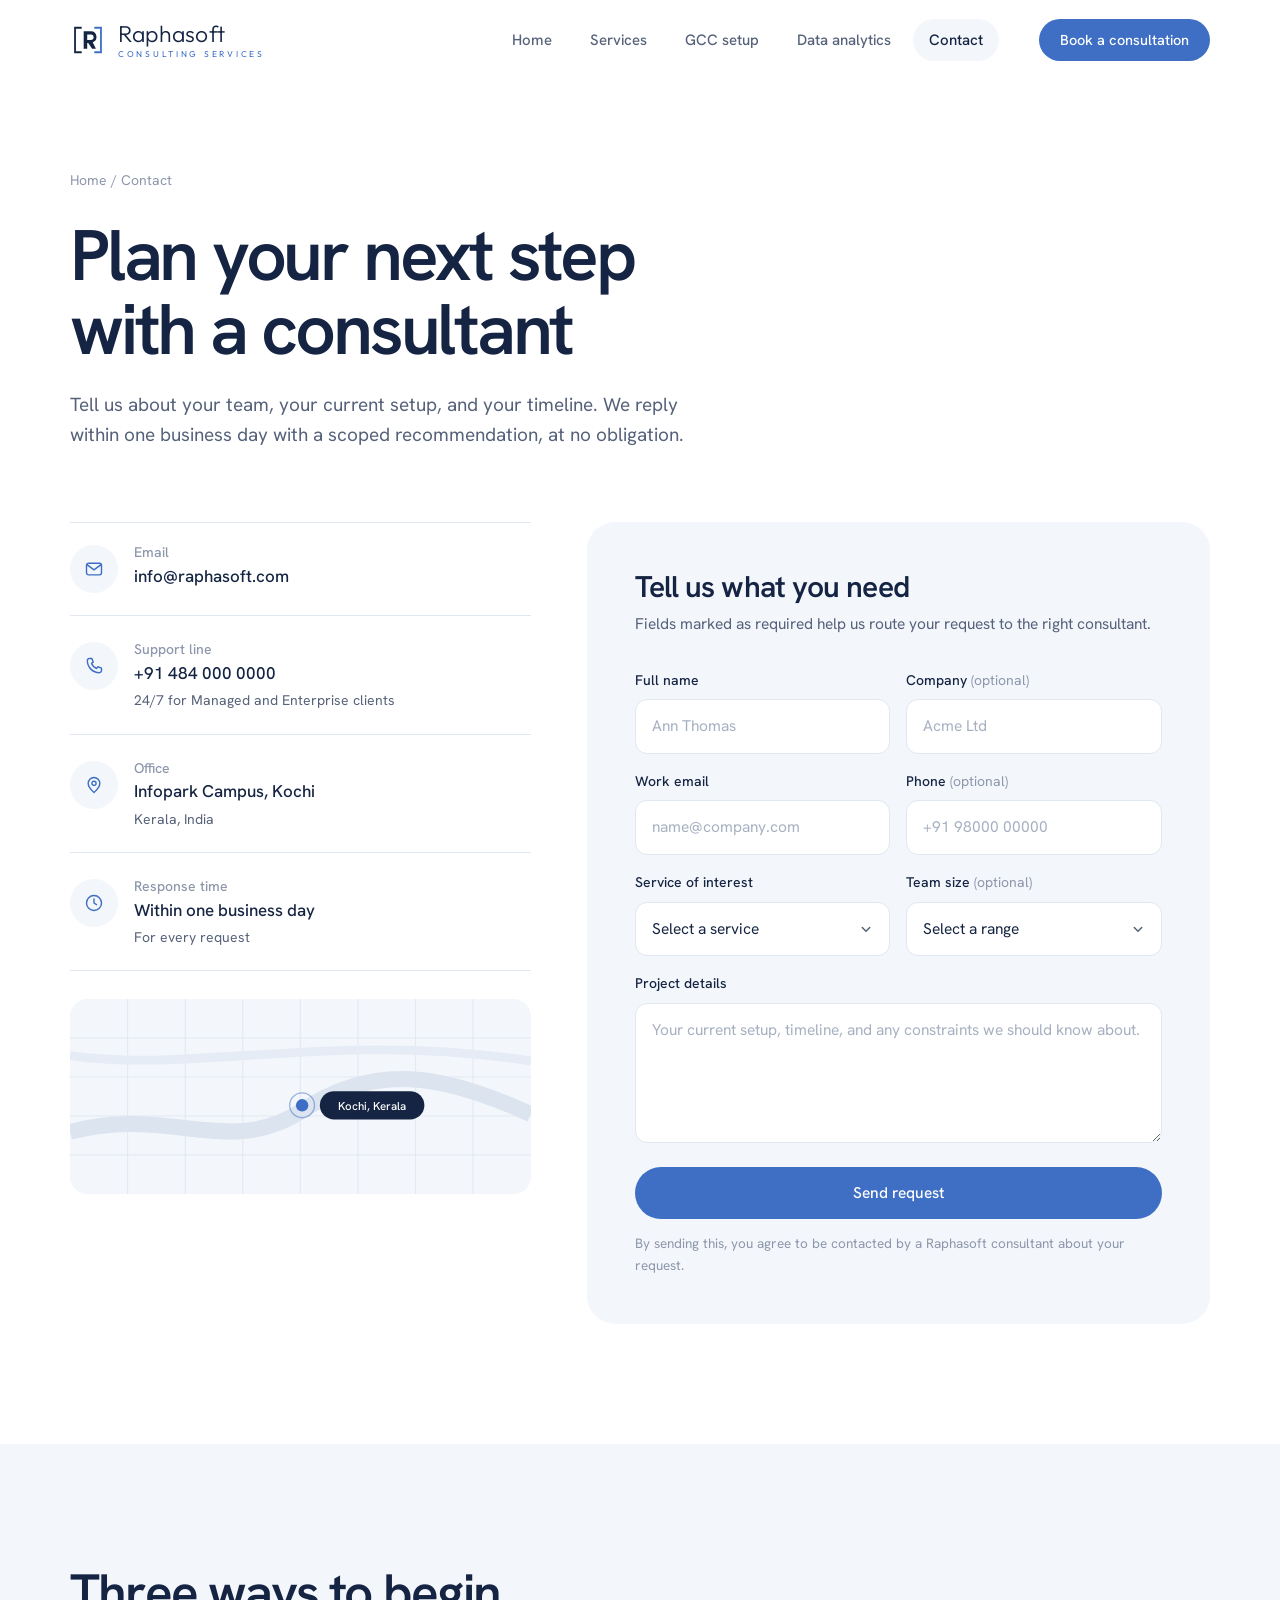
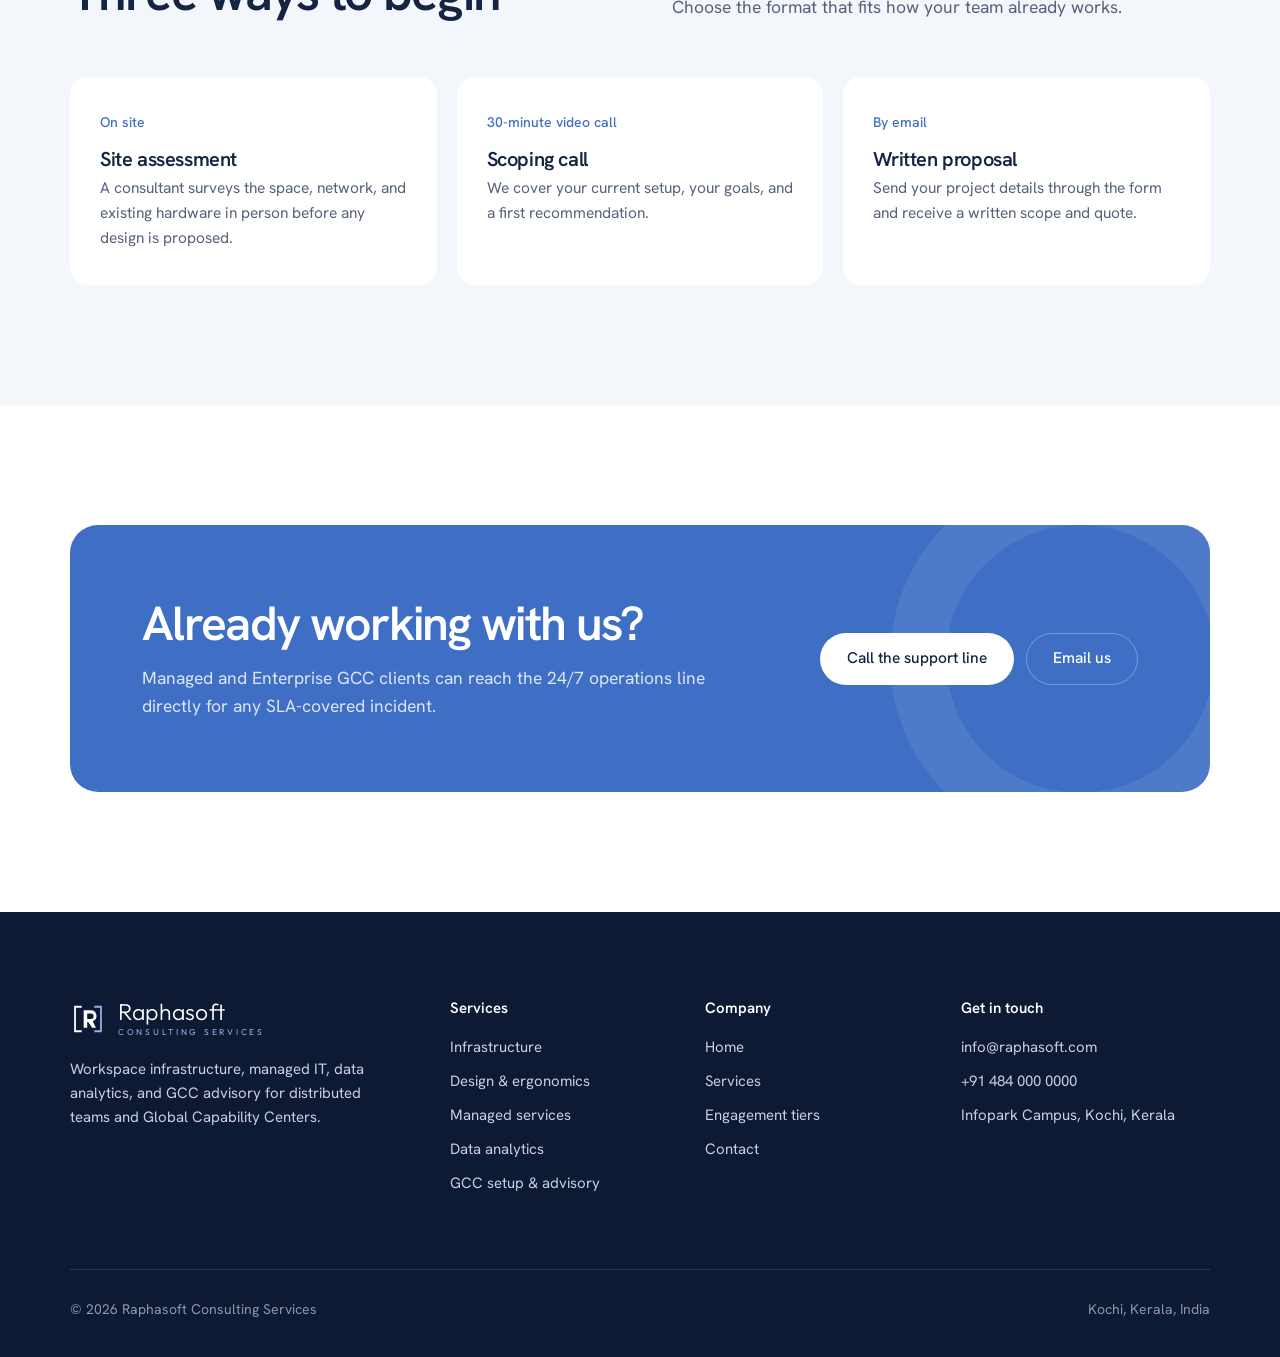
==== commit 8d7fef6e: "GCC-led homepage hero and info@raphasoft.com email Draft for review; not merged to main until approv" ====
--- a/contact.html
+++ b/contact.html
@@ -48,7 +48,7 @@
   <div class="wrap contact-grid">
     <div>
       <div class="channels">
-        <div class="channel"><span class="ic"><svg viewBox="0 0 24 24" fill="none" stroke="currentColor" stroke-width="1.7" stroke-linecap="round" stroke-linejoin="round"><rect x="3" y="5" width="18" height="14" rx="2.5"/><path d="M4 7l8 6 8-6"/></svg></span><div><h3>Email</h3><a href="mailto:hello@raphasoft.com">hello@raphasoft.com</a></div></div>
+        <div class="channel"><span class="ic"><svg viewBox="0 0 24 24" fill="none" stroke="currentColor" stroke-width="1.7" stroke-linecap="round" stroke-linejoin="round"><rect x="3" y="5" width="18" height="14" rx="2.5"/><path d="M4 7l8 6 8-6"/></svg></span><div><h3>Email</h3><a href="mailto:info@raphasoft.com">info@raphasoft.com</a></div></div>
         <div class="channel"><span class="ic"><svg viewBox="0 0 24 24" fill="none" stroke="currentColor" stroke-width="1.7" stroke-linecap="round" stroke-linejoin="round"><path d="M6.5 3h3l1.6 4.4-2.1 1.3a11 11 0 0 0 6.3 6.3l1.3-2.1L21 14.5v3a2.5 2.5 0 0 1-2.5 2.5C10.5 20 4 13.5 4 5.5A2.5 2.5 0 0 1 6.5 3z"/></svg></span><div><h3>Support line</h3><a href="tel:+914840000000">+91 484 000 0000</a><small>24/7 for Managed and Enterprise clients</small></div></div>
         <div class="channel"><span class="ic"><svg viewBox="0 0 24 24" fill="none" stroke="currentColor" stroke-width="1.7" stroke-linecap="round" stroke-linejoin="round"><path d="M12 21s-7-6.1-7-11a7 7 0 0 1 14 0c0 4.9-7 11-7 11z"/><circle cx="12" cy="10" r="2.5"/></svg></span><div><h3>Office</h3><strong>Infopark Campus, Kochi</strong><small>Kerala, India</small></div></div>
         <div class="channel"><span class="ic"><svg viewBox="0 0 24 24" fill="none" stroke="currentColor" stroke-width="1.7" stroke-linecap="round" stroke-linejoin="round"><circle cx="12" cy="12" r="9"/><path d="M12 7v5l3 2"/></svg></span><div><h3>Response time</h3><strong>Within one business day</strong><small>For every request</small></div></div>
@@ -131,7 +131,7 @@
       </div>
       <div class="actions">
         <a href="tel:+914840000000" class="btn btn-light">Call the support line</a>
-        <a href="mailto:hello@raphasoft.com" class="btn btn-outline-light">Email us</a>
+        <a href="mailto:info@raphasoft.com" class="btn btn-outline-light">Email us</a>
       </div>
     </div>
   </div>
@@ -173,7 +173,7 @@
       <div>
         <h4>Get in touch</h4>
         <ul>
-          <li><a href="mailto:hello@raphasoft.com">hello@raphasoft.com</a></li>
+          <li><a href="mailto:info@raphasoft.com">info@raphasoft.com</a></li>
           <li><a href="tel:+914840000000">+91 484 000 0000</a></li>
           <li>Infopark Campus, Kochi, Kerala</li>
         </ul>
--- a/style.css
+++ b/style.css
@@ -343,6 +343,32 @@
 .map{ border-radius:var(--r-md); overflow:hidden; margin-top:28px; background:var(--mist); }
 .map svg{ display:block; width:100%; height:auto; }
 
+/* GCC-led hero */
+.hero h1{ max-width:11ch; }
+.hero .hero-top{ grid-template-columns:1fr 1fr; }
+@media (max-width:960px){ .hero .hero-top{ grid-template-columns:1fr; } }
+.hero .kicker{ margin-bottom:22px; }
+.hero-side .hero-tag{ font-size:20px; font-weight:500; color:var(--ink); letter-spacing:-0.01em; margin-bottom:14px; }
+.hero-visual.gcc-visual{
+  background:var(--ink-deep); display:flex; justify-content:flex-end; align-items:flex-end;
+}
+.hero-visual.gcc-visual::before{
+  content:''; position:absolute; left:-10%; top:-40%; width:75%; height:160%;
+  background:radial-gradient(closest-side, rgba(62,111,196,.45), transparent 70%); pointer-events:none;
+}
+.hero-visual.gcc-visual img{ position:relative; width:auto; height:100%; max-width:none; object-fit:contain; object-position:right bottom; }
+.gcc-img.framed{ margin-right:0; align-self:center; border-radius:var(--r-lg); overflow:hidden; aspect-ratio:4/3; }
+.gcc-img.framed img{ height:100%; object-fit:cover; -webkit-mask-image:none; mask-image:none; }
+.gcc .gcc-top{ padding-bottom:64px; align-items:center; }
+.gcc .gcc-top .gcc-copy{ padding-bottom:0; }
+@media (max-width:960px){
+  .gcc-img.framed{ margin:0 0 8px; max-width:none; }
+}
+@media (max-width:640px){
+  .hero-visual.gcc-visual{ aspect-ratio:4/3.2; }
+  .hero-stats b{ font-size:19px; }
+}
+
 /* ---------- Responsive ---------- */
 @media (max-width:1080px){
   .menu{ gap:0; }
